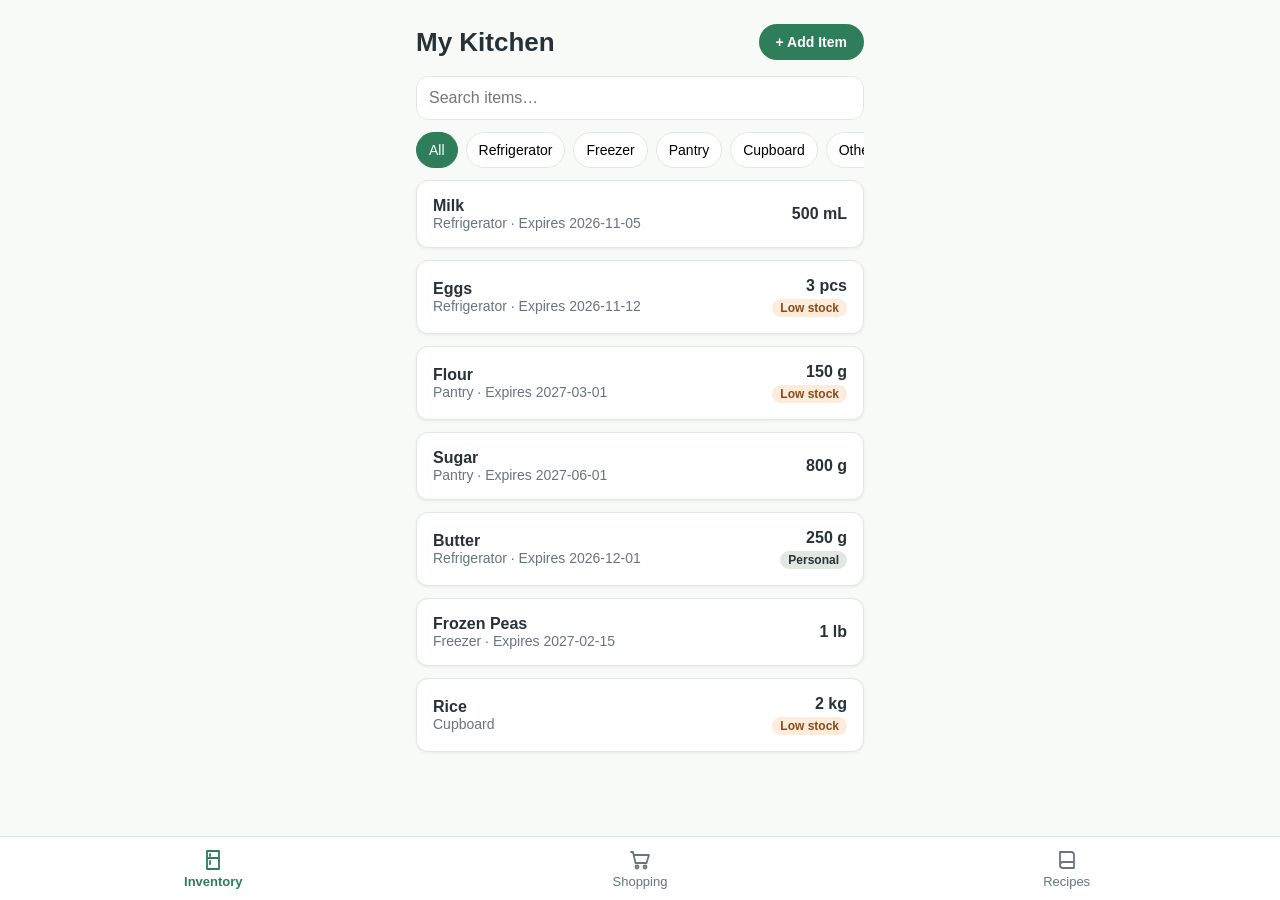
==== index.html @ 9f6634e7 "Project foundation" ====
<!DOCTYPE html>
<html lang="en">
<head>
  <meta charset="UTF-8">
  <meta name="viewport" content="width=device-width, initial-scale=1, viewport-fit=cover">
  <title>My Kitchen · Kitchen Companion</title>
  <link rel="stylesheet" href="css/global.css">
  <link rel="stylesheet" href="css/inventory.css">
</head>
<body data-page="inventory" data-root=".">
  <main class="app">
    <header class="page-header">
      <h1>My Kitchen</h1>
      <button id="add-item-btn" class="btn btn-primary btn-small" type="button">+ Add Item</button>
    </header>

    <label for="inventory-search" class="visually-hidden">Search inventory</label>
    <input id="inventory-search" class="input" type="search" placeholder="Search items…">

    <div id="location-filters" class="chip-row" role="group" aria-label="Filter by storage location"></div>

    <ul id="inventory-list" class="card-list"></ul>
  </main>

  <nav id="bottom-nav"></nav>

  <script type="module" src="js/inventory.js"></script>
</body>
</html>
---- css/global.css ----
/* Shared design system. Feature-specific styles go in their own CSS file. */

:root {
  --color-primary: #2e7d5b;
  --color-secondary: #a8c9b0;
  --color-bg: #f8faf7;
  --color-surface: #ffffff;
  --color-accent: #f4a261;
  --color-text: #263238;
  --color-text-muted: #66757f;
  --color-border: #e1e8e2;
  --color-error: #c94c4c;
  --color-success: #2e7d5b;

  --font: -apple-system, BlinkMacSystemFont, "Segoe UI", Roboto, Helvetica, Arial, sans-serif;
  --fs-h1: 26px;
  --fs-h2: 20px;
  --fs-body: 16px;
  --fs-small: 14px;
  --fs-nav: 13px;

  --space-1: 4px;
  --space-2: 8px;
  --space-3: 12px;
  --space-4: 16px;
  --space-5: 24px;

  --radius: 12px;
  --radius-pill: 999px;
  --shadow: 0 1px 3px rgba(38, 50, 56, 0.08);
  --nav-height: 64px;
  --max-width: 480px;
}

* {
  box-sizing: border-box;
}

body {
  margin: 0;
  font-family: var(--font);
  font-size: var(--fs-body);
  color: var(--color-text);
  background: var(--color-bg);
  overflow-x: hidden;
}

h1 { font-size: var(--fs-h1); margin: 0; }
h2 { font-size: var(--fs-h2); margin: 0 0 var(--space-3); }

:focus-visible {
  outline: 3px solid var(--color-accent);
  outline-offset: 2px;
}

.visually-hidden {
  position: absolute;
  width: 1px;
  height: 1px;
  overflow: hidden;
  clip: rect(0 0 0 0);
  white-space: nowrap;
}

/* ---------- Layout ---------- */

.app {
  max-width: var(--max-width);
  margin: 0 auto;
  padding: var(--space-5) var(--space-4);
  padding-top: calc(var(--space-5) + env(safe-area-inset-top));
  padding-bottom: calc(var(--nav-height) + var(--space-5) + env(safe-area-inset-bottom));
}

.page-header {
  display: flex;
  align-items: center;
  justify-content: space-between;
  gap: var(--space-3);
  margin-bottom: var(--space-4);
}

.section {
  margin-top: var(--space-5);
}

.text-muted {
  color: var(--color-text-muted);
  font-size: var(--fs-small);
}

/* ---------- Buttons ---------- */

.btn {
  display: inline-flex;
  align-items: center;
  justify-content: center;
  gap: var(--space-2);
  min-height: 44px;
  padding: 0 var(--space-4);
  border: 1px solid transparent;
  border-radius: var(--radius-pill);
  font: inherit;
  font-weight: 600;
  cursor: pointer;
}

.btn-primary { background: var(--color-primary); color: #fff; }
.btn-secondary { background: var(--color-surface); color: var(--color-primary); border-color: var(--color-border); }
.btn-small { min-height: 36px; font-size: var(--fs-small); }
.btn:disabled { opacity: 0.5; cursor: not-allowed; }

/* ---------- Cards ---------- */

.card-list {
  list-style: none;
  margin: 0;
  padding: 0;
  display: grid;
  gap: var(--space-3);
}

.card {
  background: var(--color-surface);
  border: 1px solid var(--color-border);
  border-radius: var(--radius);
  padding: var(--space-4);
  box-shadow: var(--shadow);
}

.card-title {
  font-size: var(--fs-body);
  font-weight: 600;
  margin: 0 0 var(--space-1);
}

/* ---------- Forms ---------- */

.form-field {
  display: grid;
  gap: var(--space-1);
  margin-bottom: var(--space-3);
}

.form-field label {
  font-size: var(--fs-small);
  font-weight: 600;
}

.input,
.select {
  width: 100%;
  min-height: 44px;
  padding: 0 var(--space-3);
  border: 1px solid var(--color-border);
  border-radius: var(--radius);
  background: var(--color-surface);
  font: inherit;
  color: inherit;
}

.form-error {
  color: var(--color-error);
  font-size: var(--fs-small);
}

/* ---------- Chips (filters) ---------- */

.chip-row {
  display: flex;
  gap: var(--space-2);
  overflow-x: auto;
  padding: var(--space-3) 0;
}

.chip {
  flex-shrink: 0;
  min-height: 36px;
  padding: 0 var(--space-3);
  border: 1px solid var(--color-border);
  border-radius: var(--radius-pill);
  background: var(--color-surface);
  font: inherit;
  font-size: var(--fs-small);
  cursor: pointer;
}

.chip[aria-pressed="true"] {
  background: var(--color-primary);
  border-color: var(--color-primary);
  color: #fff;
}

/* ---------- Badges ---------- */

.badge {
  display: inline-block;
  padding: 2px var(--space-2);
  border-radius: var(--radius-pill);
  font-size: 12px;
  font-weight: 600;
  background: var(--color-border);
  color: var(--color-text);
}

.badge-success { background: #e3f1e9; color: var(--color-success); }
.badge-warning { background: #fdebdc; color: #8a4b16; }
.badge-error { background: #f8e1e1; color: var(--color-error); }

/* ---------- Alerts, empty states, toast ---------- */

.alert {
  padding: var(--space-3) var(--space-4);
  border-radius: var(--radius);
  background: #fdebdc;
  color: #8a4b16;
  font-size: var(--fs-small);
}

.alert-error { background: #f8e1e1; color: var(--color-error); }

.empty-state {
  text-align: center;
  padding: var(--space-5);
  color: var(--color-text-muted);
}

.toast {
  position: fixed;
  left: 50%;
  bottom: calc(var(--nav-height) + var(--space-4) + env(safe-area-inset-bottom));
  transform: translateX(-50%);
  padding: var(--space-3) var(--space-4);
  border-radius: var(--radius);
  background: var(--color-text);
  color: #fff;
  font-size: var(--fs-small);
  opacity: 0;
  pointer-events: none;
  transition: opacity 0.2s;
}

.toast.show { opacity: 1; }

/* ---------- Modal ---------- */

.modal {
  width: min(100% - 32px, 420px);
  border: none;
  border-radius: var(--radius);
  padding: var(--space-5);
}

.modal::backdrop {
  background: rgba(38, 50, 56, 0.4);
}

/* ---------- Bottom navigation ---------- */

#bottom-nav {
  position: fixed;
  left: 0;
  right: 0;
  bottom: 0;
  display: flex;
  justify-content: space-around;
  height: calc(var(--nav-height) + env(safe-area-inset-bottom));
  padding-bottom: env(safe-area-inset-bottom);
  background: var(--color-surface);
  border-top: 1px solid var(--color-border);
}

.nav-link {
  flex: 1;
  max-width: 160px;
  display: flex;
  flex-direction: column;
  align-items: center;
  justify-content: center;
  gap: 2px;
  font-size: var(--fs-nav);
  color: var(--color-text-muted);
  text-decoration: none;
}

.nav-link svg {
  width: 24px;
  height: 24px;
  fill: none;
  stroke: currentColor;
  stroke-width: 1.8;
  stroke-linecap: round;
  stroke-linejoin: round;
}

.nav-link.active {
  color: var(--color-primary);
  font-weight: 600;
}
---- css/inventory.css ----
/* Inventory page styles — owned by Developer 1. */

.inventory-card {
  display: flex;
  justify-content: space-between;
  align-items: center;
  gap: var(--space-3);
}

.inventory-card p {
  margin: 0;
}

.inventory-meta {
  display: grid;
  justify-items: end;
  gap: var(--space-1);
}

.inventory-qty {
  font-weight: 600;
}
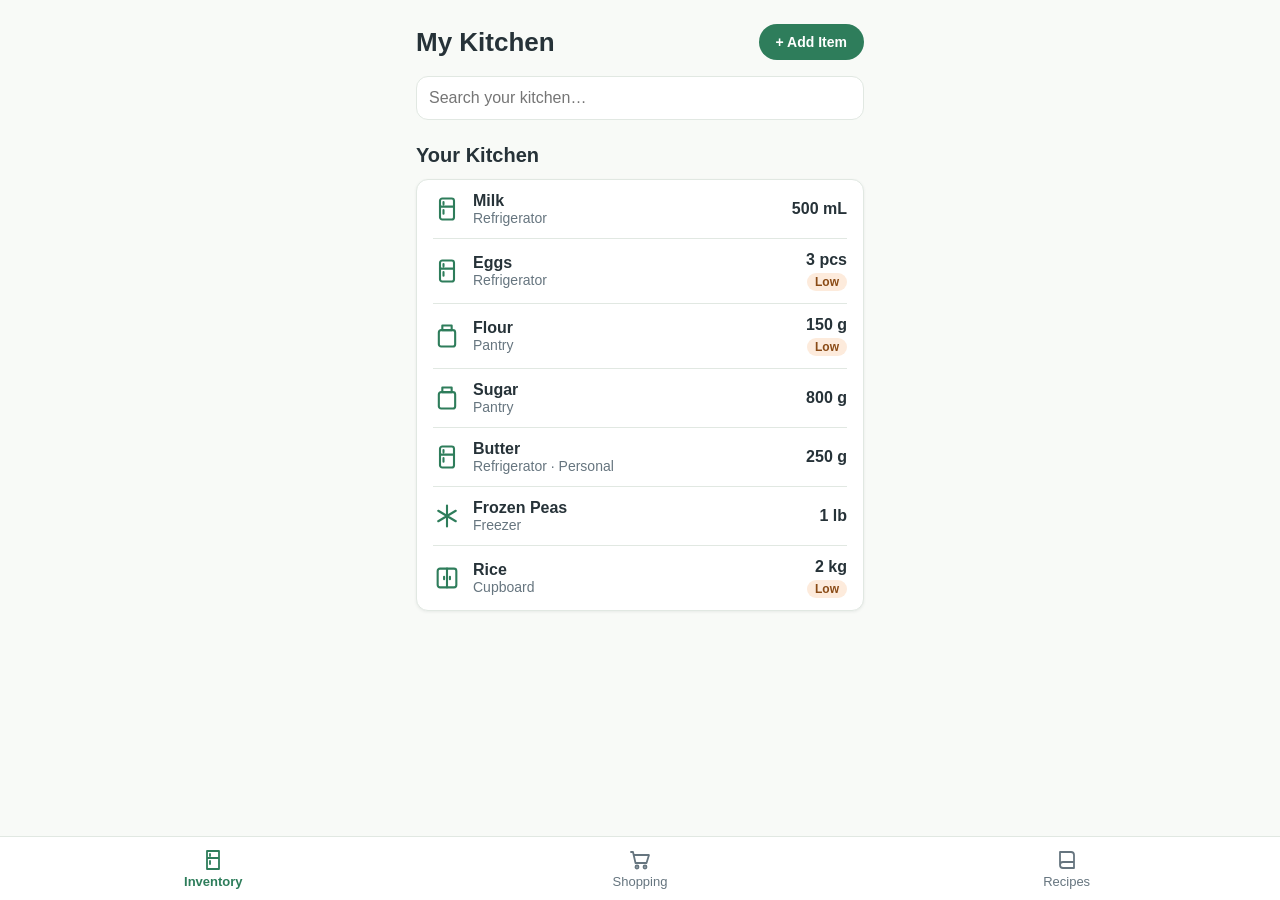
==== commit ad4c5a91: "Simplify home page to match sketch" ====
--- a/index.html
+++ b/index.html
@@ -14,12 +14,13 @@
       <button id="add-item-btn" class="btn btn-primary btn-small" type="button">+ Add Item</button>
     </header>
 
-    <label for="inventory-search" class="visually-hidden">Search inventory</label>
-    <input id="inventory-search" class="input" type="search" placeholder="Search items…">
+    <label for="inventory-search" class="visually-hidden">Search your kitchen</label>
+    <input id="inventory-search" class="input" type="search" placeholder="Search your kitchen…">
 
-    <div id="location-filters" class="chip-row" role="group" aria-label="Filter by storage location"></div>
-
-    <ul id="inventory-list" class="card-list"></ul>
+    <section class="section" aria-labelledby="kitchen-heading">
+      <h2 id="kitchen-heading">Your Kitchen</h2>
+      <ul id="inventory-list" class="card inventory-list"></ul>
+    </section>
   </main>
 
   <nav id="bottom-nav"></nav>
--- a/css/inventory.css
+++ b/css/inventory.css
@@ -1,22 +1,46 @@
 /* Inventory page styles — owned by Developer 1. */
 
-.inventory-card {
+.inventory-list {
+  list-style: none;
+  margin: 0;
+  padding: 0 var(--space-4);
+}
+
+.inventory-row {
   display: flex;
-  justify-content: space-between;
   align-items: center;
   gap: var(--space-3);
+  padding: var(--space-3) 0;
+  border-bottom: 1px solid var(--color-border);
 }
 
-.inventory-card p {
-  margin: 0;
+.inventory-row:last-child {
+  border-bottom: none;
 }
 
-.inventory-meta {
+.inventory-icon {
+  flex-shrink: 0;
+  width: 28px;
+  height: 28px;
+  fill: none;
+  stroke: var(--color-primary);
+  stroke-width: 1.8;
+  stroke-linecap: round;
+  stroke-linejoin: round;
+}
+
+.inventory-info {
+  flex: 1;
+  display: grid;
+}
+
+.inventory-name {
+  font-weight: 600;
+}
+
+.inventory-qty {
   display: grid;
   justify-items: end;
   gap: var(--space-1);
-}
-
-.inventory-qty {
   font-weight: 600;
 }
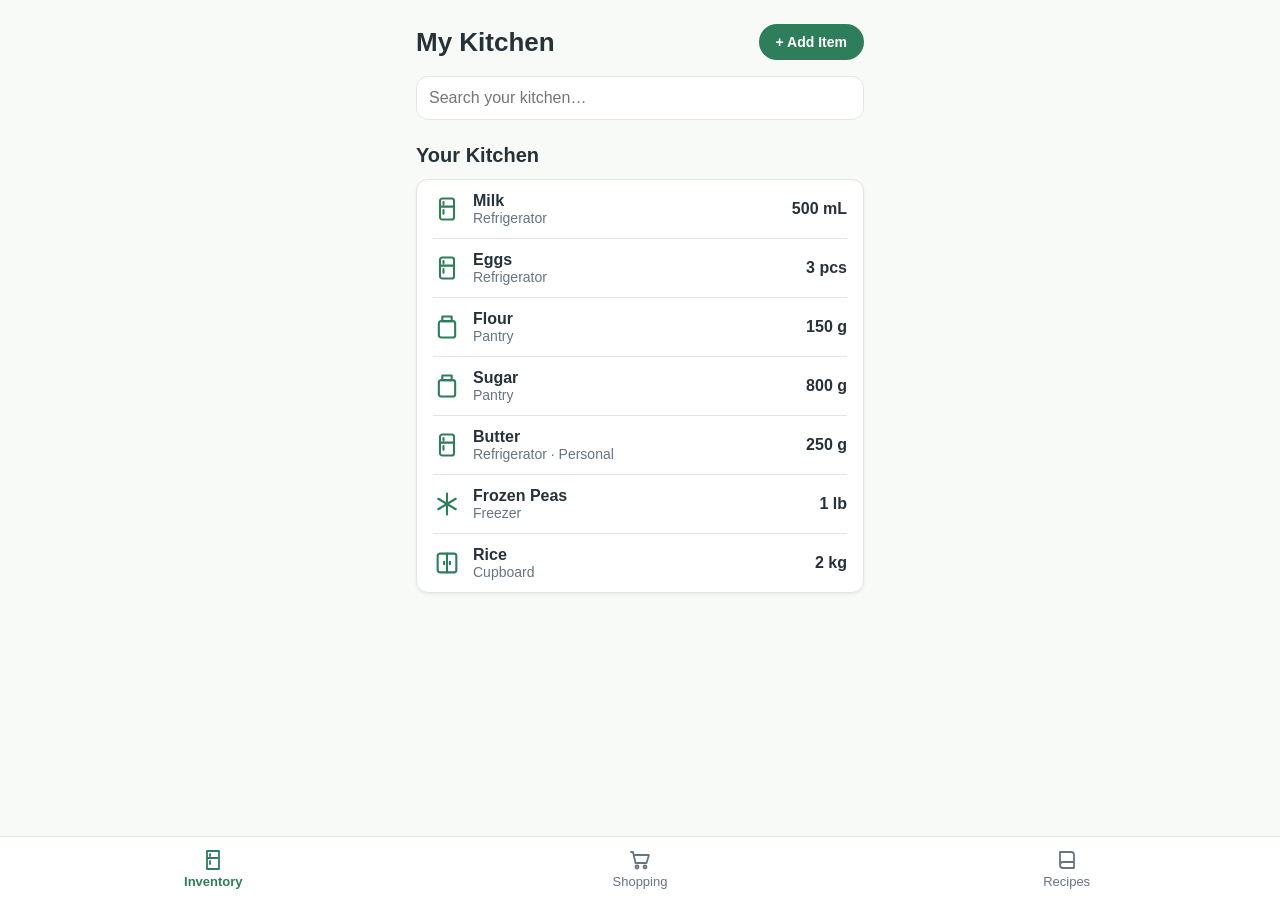
==== commit d1cef2a5: "WIP: in-progress edits saved before Phase 2.1 rebuild" ====
--- a/index.html
+++ b/index.html
@@ -23,6 +23,21 @@
     </section>
   </main>
 
+  <dialog id="edit-dialog" class="modal" aria-labelledby="edit-title">
+    <form id="edit-form" novalidate>
+      <h2 id="edit-title">Edit item</h2>
+      <div class="form-field">
+        <label for="edit-quantity">Quantity (<span id="edit-unit"></span>)</label>
+        <input id="edit-quantity" class="input" type="number" min="0" step="any" inputmode="decimal">
+      </div>
+      <p id="edit-error" class="form-error" role="alert"></p>
+      <div class="modal-actions">
+        <button id="edit-cancel" class="btn btn-secondary" type="button">Cancel</button>
+        <button class="btn btn-primary" type="submit">Save</button>
+      </div>
+    </form>
+  </dialog>
+
   <nav id="bottom-nav"></nav>
 
   <script type="module" src="js/inventory.js"></script>
--- a/css/global.css
+++ b/css/global.css
@@ -159,6 +159,18 @@
   color: inherit;
 }
 
+textarea.input {
+  min-height: 96px;
+  padding: var(--space-2) var(--space-3);
+  resize: vertical;
+}
+
+.form-row {
+  display: grid;
+  grid-template-columns: repeat(3, 1fr);
+  gap: var(--space-2);
+}
+
 .form-error {
   color: var(--color-error);
   font-size: var(--fs-small);
@@ -251,6 +263,13 @@
   padding: var(--space-5);
 }
 
+.modal-actions {
+  display: flex;
+  justify-content: flex-end;
+  gap: var(--space-2);
+  margin-top: var(--space-4);
+}
+
 .modal::backdrop {
   background: rgba(38, 50, 56, 0.4);
 }
--- a/css/inventory.css
+++ b/css/inventory.css
@@ -6,16 +6,22 @@
   padding: 0 var(--space-4);
 }
 
+.inventory-list li + li {
+  border-top: 1px solid var(--color-border);
+}
+
 .inventory-row {
   display: flex;
   align-items: center;
   gap: var(--space-3);
+  width: 100%;
   padding: var(--space-3) 0;
-  border-bottom: 1px solid var(--color-border);
-}
-
-.inventory-row:last-child {
-  border-bottom: none;
+  border: none;
+  background: none;
+  font: inherit;
+  color: inherit;
+  text-align: left;
+  cursor: pointer;
 }
 
 .inventory-icon {
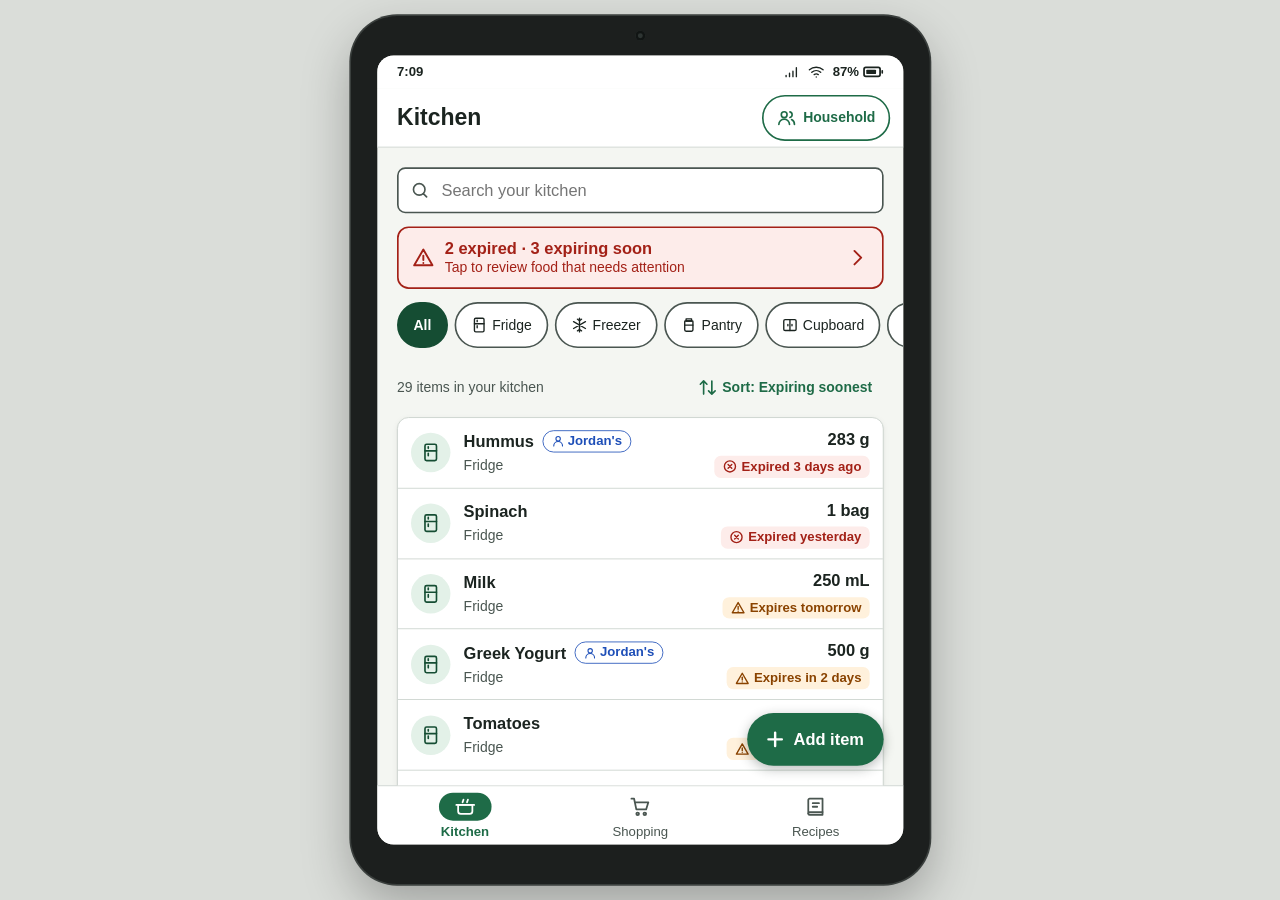
==== commit 2bd696b8: "Phase 2.1 shell, tokens, data, router, keyboard + Kitchen (T1–T4) 640x960 device frame with status b" ====
--- a/index.html
+++ b/index.html
@@ -2,44 +2,45 @@
 <html lang="en">
 <head>
   <meta charset="UTF-8">
-  <meta name="viewport" content="width=device-width, initial-scale=1, viewport-fit=cover">
-  <title>My Kitchen · Kitchen Companion</title>
-  <link rel="stylesheet" href="css/global.css">
-  <link rel="stylesheet" href="css/inventory.css">
+  <meta name="viewport" content="width=device-width, initial-scale=1">
+  <title>Kitchen Companion</title>
+  <link rel="stylesheet" href="css/style.css">
 </head>
-<body data-page="inventory" data-root=".">
-  <main class="app">
-    <header class="page-header">
-      <h1>My Kitchen</h1>
-      <button id="add-item-btn" class="btn btn-primary btn-small" type="button">+ Add Item</button>
-    </header>
+<body class="page">
+  <div class="stage">
+    <div class="device-scaler" id="scaler">
+      <div class="device" id="device">
+        <div class="device-camera" aria-hidden="true"></div>
+        <div class="screen" id="screen">
+          <div class="statusbar" aria-label="Device status">
+            <span class="statusbar-time" id="clock">9:41</span>
+            <span class="statusbar-icons">
+              <svg class="icon" aria-label="Signal: full" role="img"><use href="#i-signal"></use></svg>
+              <svg class="icon" aria-label="Wi-Fi: connected" role="img"><use href="#i-wifi"></use></svg>
+              <span class="statusbar-battery"><span>87%</span><svg class="icon icon-battery" aria-label="Battery 87 percent" role="img"><use href="#i-battery"></use></svg></span>
+            </span>
+          </div>
+          <header class="appbar" id="appbar"></header>
+          <main class="main" id="main">
+            <div class="view" id="view"></div>
+            <div class="fab-slot" id="fab-slot"></div>
+            <div class="toast-layer" id="toast-layer" aria-live="polite"></div>
+          </main>
+          <div class="keyboard" id="keyboard" aria-hidden="true"><img id="kb-img" src="assets/keyboard.svg" alt="" draggable="false"></div>
+          <nav class="bottomnav" id="nav" aria-label="Main"></nav>
+          <div class="dialog-layer" id="dialog-layer"></div>
+        </div>
+      </div>
+    </div>
+  </div>
 
-    <label for="inventory-search" class="visually-hidden">Search your kitchen</label>
-    <input id="inventory-search" class="input" type="search" placeholder="Search your kitchen…">
-
-    <section class="section" aria-labelledby="kitchen-heading">
-      <h2 id="kitchen-heading">Your Kitchen</h2>
-      <ul id="inventory-list" class="card inventory-list"></ul>
-    </section>
-  </main>
-
-  <dialog id="edit-dialog" class="modal" aria-labelledby="edit-title">
-    <form id="edit-form" novalidate>
-      <h2 id="edit-title">Edit item</h2>
-      <div class="form-field">
-        <label for="edit-quantity">Quantity (<span id="edit-unit"></span>)</label>
-        <input id="edit-quantity" class="input" type="number" min="0" step="any" inputmode="decimal">
-      </div>
-      <p id="edit-error" class="form-error" role="alert"></p>
-      <div class="modal-actions">
-        <button id="edit-cancel" class="btn btn-secondary" type="button">Cancel</button>
-        <button class="btn btn-primary" type="submit">Save</button>
-      </div>
-    </form>
-  </dialog>
-
-  <nav id="bottom-nav"></nav>
-
-  <script type="module" src="js/inventory.js"></script>
+  <script src="js/icons.js"></script>
+  <script src="js/data.js"></script>
+  <script src="js/ui.js"></script>
+  <script src="js/kitchen.js"></script>
+  <script src="js/shopping.js"></script>
+  <script src="js/recipes.js"></script>
+  <script src="js/household.js"></script>
+  <script src="js/app.js"></script>
 </body>
 </html>
--- a/css/style.css
+++ b/css/style.css
@@ -0,0 +1,920 @@
+/* Kitchen Companion — Phase 2.1 medium-fidelity prototype.
+   Device: 640x960 CSS px portrait (8.3" diagonal). */
+
+:root {
+  /* ---- App color tokens (contrast checked, WCAG AA or better) ---- */
+  --text: #1B2420;          /* 15.9:1 on --surface, 14.6:1 on --background, 13.6:1 on --primary-tint */
+  --text-muted: #4A5651;    /* 7.7:1 on --surface, 7.0:1 on --background; also used for input borders (7.7:1, >= 3:1 non-text) */
+  --background: #F4F6F2;
+  --surface: #FFFFFF;
+  --border: #C9D1CB;        /* decorative dividers only (1.6:1) — never the only boundary of a control */
+  --primary: #1E6B47;       /* white text on it 6.5:1; as text on white 6.5:1, on --background 5.9:1 */
+  --primary-dark: #154D33;  /* white on it 9.8:1 */
+  --primary-tint: #E3F1E8;  /* --primary-dark text on it 8.4:1; --text on it 13.6:1 */
+  --warning-text: #8A4300;  /* on --warning-bg 6.5:1 */
+  --warning-bg: #FFF1DC;
+  --danger-text: #A32117;   /* on --danger-bg 6.6:1 */
+  --danger-bg: #FDECEA;
+  --danger: #B42318;        /* white on it 6.6:1; as text on white 6.6:1 */
+  --info-text: #1E4FB8;     /* on --info-bg 6.3:1 */
+  --info-bg: #E7EEFC;
+  /* Toast: white on --text 15.9:1, --primary-tint on --text 13.6:1 */
+
+  /* ---- Device chrome only (outside the app UI) ---- */
+  --page-bg: #DADDD9;
+  --bezel: #1C1F1E;
+  --bezel-edge: #3A3F3D;
+
+  /* ---- Typography ---- */
+  --font: "Segoe UI", -apple-system, Roboto, Arial, sans-serif;
+  --fs-body: 20px;
+  --fs-secondary: 17px;
+  --fs-small: 16px;
+  --fs-heading: 24px;
+  --fs-title: 28px;
+  --fs-big: 32px;
+  --lh: 1.4;
+
+  /* ---- Spacing / shape ---- */
+  --sp-1: 8px;
+  --sp-2: 16px;
+  --sp-3: 24px;
+  --radius: 14px;
+  --radius-sm: 10px;
+  --target: 56px;
+  --nav-h: 72px;
+  --shadow: 0 1px 2px rgba(27, 36, 32, 0.08), 0 2px 8px rgba(27, 36, 32, 0.06);
+  --scrim: rgba(27, 36, 32, 0.55); /* --text at 55% */
+}
+
+* { box-sizing: border-box; }
+
+html, body { margin: 0; height: 100%; }
+
+body.page {
+  background: var(--page-bg);
+  font-family: var(--font);
+  overflow: hidden;
+}
+
+/* ---------------- Device frame ---------------- */
+
+.stage {
+  height: 100%;
+  display: flex;
+  align-items: center;
+  justify-content: center;
+}
+
+.device-scaler { position: relative; flex: none; }
+
+.device {
+  position: absolute;
+  top: 0;
+  left: 0;
+  width: 704px;
+  height: 1056px;
+  padding: 48px 32px;
+  background: var(--bezel);
+  border-radius: 56px;
+  box-shadow: 0 0 0 2px var(--bezel-edge), 0 24px 60px rgba(0, 0, 0, 0.28);
+  transform-origin: top left;
+}
+
+.device-camera {
+  position: absolute;
+  top: 18px;
+  left: 50%;
+  width: 12px;
+  height: 12px;
+  margin-left: -6px;
+  border-radius: 50%;
+  background: #2E3533;
+  box-shadow: inset 0 0 0 3px #111514;
+}
+
+.screen {
+  position: relative;
+  width: 640px;
+  height: 960px;
+  overflow: hidden;
+  border-radius: 20px;
+  background: var(--background);
+  color: var(--text);
+  font-family: var(--font);
+  font-size: var(--fs-body);
+  line-height: var(--lh);
+  display: flex;
+  flex-direction: column;
+}
+
+/* ---------------- Status bar ---------------- */
+
+.statusbar {
+  flex: none;
+  height: 40px;
+  padding: 0 var(--sp-3);
+  display: flex;
+  align-items: center;
+  justify-content: space-between;
+  background: var(--surface);
+  font-size: var(--fs-small);
+  font-weight: 600;
+}
+
+.statusbar-icons { display: flex; align-items: center; gap: 10px; }
+.statusbar .icon { width: 20px; height: 20px; }
+.statusbar-battery { display: flex; align-items: center; gap: 4px; }
+.statusbar .icon-battery { width: 26px; height: 26px; }
+
+/* ---------------- Icons ---------------- */
+
+.icon {
+  width: 24px;
+  height: 24px;
+  flex: none;
+  fill: none;
+  stroke: currentColor;
+  stroke-width: 2;
+  stroke-linecap: round;
+  stroke-linejoin: round;
+  vertical-align: middle;
+}
+
+/* ---------------- App bar ---------------- */
+
+.appbar {
+  flex: none;
+  height: 72px;
+  padding: 0 var(--sp-2);
+  display: flex;
+  align-items: center;
+  gap: var(--sp-1);
+  background: var(--surface);
+  border-bottom: 1px solid var(--border);
+}
+
+.appbar-title {
+  flex: 1;
+  margin: 0;
+  font-size: var(--fs-title);
+  font-weight: 700;
+  white-space: nowrap;
+  overflow: hidden;
+  text-overflow: ellipsis;
+}
+.appbar-title.is-root { padding-left: var(--sp-1); }
+
+.appbar-back {
+  width: var(--target);
+  height: var(--target);
+  border: none;
+  border-radius: 50%;
+  background: none;
+  color: var(--text);
+  display: grid;
+  place-items: center;
+  cursor: pointer;
+}
+.appbar-back .icon { width: 30px; height: 30px; }
+
+.appbar-actions { display: flex; gap: var(--sp-1); }
+
+.appbar-btn {
+  min-height: var(--target);
+  padding: 0 var(--sp-2);
+  border: 2px solid var(--primary);
+  border-radius: 28px;
+  background: var(--surface);
+  color: var(--primary);
+  font: 600 var(--fs-secondary) / 1 var(--font);
+  display: flex;
+  align-items: center;
+  gap: var(--sp-1);
+  cursor: pointer;
+}
+
+.appbar-back:hover, .appbar-btn:hover { background: var(--primary-tint); }
+
+/* ---------------- Main area ---------------- */
+
+.main {
+  position: relative;
+  flex: 1;
+  min-height: 0;
+  display: flex;
+  flex-direction: column;
+}
+
+.view {
+  flex: 1;
+  min-height: 0;
+  overflow-y: auto;
+  overflow-x: hidden;
+  scrollbar-width: thin;
+}
+
+.screen-root { padding: var(--sp-3) var(--sp-3) 112px; }
+.screen-root.no-fab { padding-bottom: var(--sp-3); }
+
+.fab-slot { position: absolute; right: var(--sp-3); bottom: var(--sp-3); z-index: 5; }
+
+.fab {
+  height: 64px;
+  padding: 0 var(--sp-3) 0 20px;
+  border: none;
+  border-radius: 32px;
+  background: var(--primary);
+  color: #fff;
+  font: 700 var(--fs-body) / 1 var(--font);
+  display: flex;
+  align-items: center;
+  gap: var(--sp-1);
+  box-shadow: 0 4px 14px rgba(27, 36, 32, 0.3);
+  cursor: pointer;
+  transition: transform 0.2s;
+}
+.fab .icon { width: 28px; height: 28px; stroke-width: 2.5; }
+.fab:hover { background: var(--primary-dark); }
+.main.has-toast .fab { transform: translateY(-92px); }
+
+/* ---------------- Bottom nav ---------------- */
+
+.bottomnav {
+  flex: none;
+  height: var(--nav-h);
+  display: flex;
+  background: var(--surface);
+  border-top: 1px solid var(--border);
+}
+
+.nav-tab {
+  flex: 1;
+  border: none;
+  background: none;
+  color: var(--text-muted);
+  font: 500 var(--fs-small) / 1.1 var(--font);
+  display: flex;
+  flex-direction: column;
+  align-items: center;
+  justify-content: center;
+  gap: 4px;
+  cursor: pointer;
+}
+
+.nav-ind {
+  width: 64px;
+  height: 34px;
+  border-radius: 17px;
+  display: grid;
+  place-items: center;
+}
+.nav-ind .icon { width: 26px; height: 26px; }
+
+.nav-tab.is-active { color: var(--primary); font-weight: 700; }
+.nav-tab.is-active .nav-ind { background: var(--primary); color: #fff; }
+.nav-tab:not(.is-active):hover .nav-ind { background: var(--primary-tint); }
+
+/* ---------------- Soft keyboard ---------------- */
+
+.keyboard { display: none; flex: none; background: #D3D7D5; user-select: none; }
+.keyboard img { display: block; width: 640px; pointer-events: none; }
+.keyboard.is-open { display: block; }
+.kb-open .bottomnav, .kb-open .fab-slot { display: none; }
+
+/* ---------------- Text ---------------- */
+
+h2, .section-title {
+  margin: 0 0 var(--sp-2);
+  font-size: var(--fs-heading);
+  font-weight: 700;
+  line-height: 1.25;
+}
+.section { margin-top: var(--sp-3); }
+.section:first-child { margin-top: 0; }
+.section-head { display: flex; align-items: center; justify-content: space-between; gap: var(--sp-2); margin-bottom: var(--sp-2); }
+.section-head .section-title { margin: 0; }
+
+p { margin: 0 0 var(--sp-2); }
+.muted { color: var(--text-muted); }
+.secondary { font-size: var(--fs-secondary); }
+.small { font-size: var(--fs-small); }
+.big-number { font-size: var(--fs-big); font-weight: 700; line-height: 1.1; }
+strong, b { font-weight: 700; }
+
+/* ---------------- Buttons ---------------- */
+
+.btn {
+  min-height: var(--target);
+  padding: 0 var(--sp-3);
+  border: 2px solid transparent;
+  border-radius: var(--radius-sm);
+  font: 600 var(--fs-body) / 1.2 var(--font);
+  display: inline-flex;
+  align-items: center;
+  justify-content: center;
+  gap: var(--sp-1);
+  cursor: pointer;
+  text-align: center;
+}
+.btn-primary { background: var(--primary); color: #fff; }
+.btn-primary:hover { background: var(--primary-dark); }
+.btn-secondary { background: var(--surface); color: var(--primary); border-color: var(--primary); }
+.btn-secondary:hover { background: var(--primary-tint); }
+.btn-tertiary { background: none; color: var(--primary); padding: 0 var(--sp-2); text-decoration: underline; text-underline-offset: 3px; }
+.btn-tertiary:hover { background: var(--primary-tint); }
+.btn-danger { background: var(--danger); color: #fff; }
+.btn-danger:hover { background: var(--danger-text); }
+.btn-danger-outline { background: var(--surface); color: var(--danger); border-color: var(--danger); }
+.btn-danger-outline:hover { background: var(--danger-bg); }
+.btn-block { display: flex; width: 100%; }
+.btn:disabled, .btn[aria-disabled="true"] {
+  background: var(--background);
+  color: var(--text-muted);
+  border-color: var(--border);
+  cursor: not-allowed;
+}
+.btn-row { display: flex; gap: var(--sp-2); }
+.btn-row > .btn { flex: 1; }
+.btn-grid { display: grid; grid-template-columns: 1fr 1fr; gap: var(--sp-2); }
+
+.icon-btn {
+  width: var(--target);
+  height: var(--target);
+  border: 2px solid var(--primary);
+  border-radius: 50%;
+  background: var(--surface);
+  color: var(--primary);
+  display: grid;
+  place-items: center;
+  cursor: pointer;
+}
+.icon-btn:disabled { color: var(--text-muted); border-color: var(--border); cursor: not-allowed; }
+.icon-btn .icon { width: 28px; height: 28px; }
+
+:focus-visible { outline: 3px solid var(--info-text); outline-offset: 2px; }
+
+/* ---------------- Forms ---------------- */
+
+.field { margin-bottom: var(--sp-3); }
+.label { display: block; margin-bottom: var(--sp-1); font-size: var(--fs-secondary); font-weight: 600; }
+.hint { margin-top: var(--sp-1); font-size: var(--fs-small); color: var(--text-muted); }
+
+.input, .select {
+  width: 100%;
+  min-height: var(--target);
+  padding: 0 var(--sp-2);
+  border: 2px solid var(--text-muted);
+  border-radius: var(--radius-sm);
+  background: var(--surface);
+  color: var(--text);
+  font: 400 var(--fs-body) / 1.2 var(--font);
+}
+.input:focus, .select:focus { outline: none; border-color: var(--primary); box-shadow: 0 0 0 3px var(--primary-tint); }
+.input:disabled { background: var(--background); color: var(--text-muted); }
+.input.has-error { border-color: var(--danger); }
+textarea.input { padding-top: 14px; min-height: 96px; resize: none; }
+.select { appearance: none; padding-right: 44px; background-image: none; cursor: pointer; }
+.select-wrap { position: relative; }
+.select-wrap .icon { position: absolute; right: 14px; top: 50%; margin-top: -12px; pointer-events: none; color: var(--text-muted); }
+
+.qty-row { display: grid; grid-template-columns: 1fr 180px; gap: var(--sp-2); }
+
+.field-error {
+  margin-top: var(--sp-1);
+  color: var(--danger-text);
+  font-size: var(--fs-secondary);
+  font-weight: 600;
+  display: flex;
+  align-items: flex-start;
+  gap: 6px;
+}
+.field-error .icon { width: 22px; height: 22px; margin-top: 1px; }
+.field-error:empty { display: none; }
+
+.search {
+  position: relative;
+  margin-bottom: var(--sp-2);
+}
+.search .icon { position: absolute; left: 16px; top: 50%; margin-top: -12px; color: var(--text-muted); }
+.search .input { padding-left: 52px; }
+.input[type="search"]::-webkit-search-cancel-button { -webkit-appearance: none; }
+
+/* Segmented control */
+.seg { display: flex; gap: var(--sp-1); flex-wrap: wrap; }
+.seg-btn {
+  flex: 1 1 0;
+  min-width: 0;
+  min-height: var(--target);
+  padding: 0 10px;
+  border: 2px solid var(--text-muted);
+  border-radius: var(--radius-sm);
+  background: var(--surface);
+  color: var(--text);
+  font: 500 var(--fs-secondary) / 1.1 var(--font);
+  display: flex;
+  align-items: center;
+  justify-content: center;
+  gap: 6px;
+  cursor: pointer;
+}
+.seg-btn.is-on { background: var(--primary); border-color: var(--primary); color: #fff; font-weight: 700; }
+.seg-btn:not(.is-on):hover { background: var(--primary-tint); }
+.seg-btn .icon { width: 22px; height: 22px; }
+
+/* Chips (filters) */
+.chip-row {
+  display: flex;
+  gap: var(--sp-1);
+  overflow-x: auto;
+  margin: 0 calc(-1 * var(--sp-3)) var(--sp-2);
+  padding: 0 var(--sp-3) 4px;
+  scrollbar-width: none;
+}
+.chip-row::-webkit-scrollbar { display: none; }
+.chip {
+  flex: none;
+  min-height: var(--target);
+  padding: 0 18px;
+  border: 2px solid var(--text-muted);
+  border-radius: 28px;
+  background: var(--surface);
+  color: var(--text);
+  font: 500 var(--fs-secondary) / 1 var(--font);
+  display: inline-flex;
+  align-items: center;
+  gap: 6px;
+  cursor: pointer;
+}
+.chip .icon { width: 20px; height: 20px; }
+.chip[aria-pressed="true"] { background: var(--primary-dark); border-color: var(--primary-dark); color: #fff; font-weight: 700; }
+.chip[aria-pressed="false"]:hover { background: var(--primary-tint); }
+
+/* Big checkbox */
+.check {
+  flex: none;
+  width: var(--target);
+  height: var(--target);
+  border: none;
+  background: none;
+  padding: 0;
+  display: grid;
+  place-items: center;
+  cursor: pointer;
+}
+.check-box {
+  width: 34px;
+  height: 34px;
+  border: 2px solid var(--text-muted);
+  border-radius: 8px;
+  background: var(--surface);
+  display: grid;
+  place-items: center;
+  color: transparent;
+}
+.check-box .icon { width: 24px; height: 24px; stroke-width: 3; }
+.check[aria-checked="true"] .check-box { background: var(--primary); border-color: var(--primary); color: #fff; }
+
+/* Labeled checkbox (e.g. "No expiration") */
+.check-line {
+  display: flex;
+  align-items: center;
+  gap: 4px;
+  min-height: var(--target);
+  margin-left: -10px;
+  font-size: var(--fs-body);
+  cursor: pointer;
+}
+
+/* Radio cards */
+.radio-list { display: flex; flex-direction: column; gap: var(--sp-1); }
+.radio {
+  width: 100%;
+  min-height: var(--target);
+  padding: 12px var(--sp-2);
+  border: 2px solid var(--text-muted);
+  border-radius: var(--radius-sm);
+  background: var(--surface);
+  color: var(--text);
+  font: 400 var(--fs-secondary) / 1.35 var(--font);
+  display: flex;
+  align-items: flex-start;
+  gap: 12px;
+  text-align: left;
+  cursor: pointer;
+}
+.radio-dot {
+  flex: none;
+  width: 26px;
+  height: 26px;
+  margin-top: 1px;
+  border: 2px solid var(--text-muted);
+  border-radius: 50%;
+  background: var(--surface);
+}
+.radio[aria-checked="true"] { border-color: var(--primary); background: var(--primary-tint); }
+.radio[aria-checked="true"] .radio-dot { border: 8px solid var(--primary); }
+.radio-text { flex: 1; }
+.radio-text strong { display: block; font-size: var(--fs-body); }
+
+/* Stepper */
+.stepper { display: flex; align-items: center; gap: var(--sp-2); }
+.stepper-value { min-width: 150px; text-align: center; }
+.stepper-value .big-number { display: block; }
+
+/* ---------------- Cards + lists ---------------- */
+
+.card {
+  background: var(--surface);
+  border: 1px solid var(--border);
+  border-radius: var(--radius);
+  box-shadow: var(--shadow);
+}
+.card-pad { padding: var(--sp-2) 20px; }
+.card + .card { margin-top: var(--sp-2); }
+
+.list { list-style: none; margin: 0; padding: 0; }
+.list > li + li { border-top: 1px solid var(--border); }
+
+.row {
+  width: 100%;
+  min-height: 80px;
+  padding: 12px var(--sp-2);
+  border: none;
+  background: none;
+  color: inherit;
+  font: inherit;
+  display: flex;
+  align-items: center;
+  gap: var(--sp-2);
+  text-align: left;
+  cursor: pointer;
+}
+button.row:hover { background: var(--background); }
+.row-icon {
+  flex: none;
+  width: 48px;
+  height: 48px;
+  border-radius: 50%;
+  background: var(--primary-tint);
+  color: var(--primary-dark);
+  display: grid;
+  place-items: center;
+}
+.row-main { flex: 1; min-width: 0; }
+.row-title { font-size: var(--fs-body); font-weight: 600; display: flex; align-items: center; flex-wrap: wrap; gap: 4px 10px; }
+.row-sub { font-size: var(--fs-secondary); color: var(--text-muted); margin-top: 2px; }
+.row-end { flex: none; display: flex; flex-direction: column; align-items: flex-end; gap: 6px; text-align: right; }
+.row-qty { font-size: var(--fs-body); font-weight: 700; white-space: nowrap; }
+.row-chev { color: var(--text-muted); }
+.row.is-done .row-title { text-decoration: line-through; color: var(--text-muted); }
+
+.list-group-title {
+  margin: var(--sp-3) 0 var(--sp-1);
+  font-size: var(--fs-secondary);
+  font-weight: 700;
+  color: var(--text-muted);
+  display: flex;
+  justify-content: space-between;
+}
+.list-group-title:first-child { margin-top: 0; }
+
+.shop-row { display: flex; align-items: center; padding-left: 4px; }
+.shop-row .row { padding-left: 4px; }
+
+/* ---------------- Badges + tags ---------------- */
+
+.badge {
+  display: inline-flex;
+  align-items: center;
+  gap: 5px;
+  padding: 3px 10px;
+  border-radius: 8px;
+  font-size: var(--fs-small);
+  font-weight: 600;
+  line-height: 1.3;
+  white-space: nowrap;
+}
+.badge .icon { width: 18px; height: 18px; stroke-width: 2.25; }
+.badge-danger { background: var(--danger-bg); color: var(--danger-text); }
+.badge-warning { background: var(--warning-bg); color: var(--warning-text); }
+.badge-info { background: var(--info-bg); color: var(--info-text); }
+.badge-ok { background: var(--primary-tint); color: var(--primary-dark); }
+.badge-neutral { background: var(--background); color: var(--text-muted); }
+
+.tag {
+  display: inline-flex;
+  align-items: center;
+  gap: 4px;
+  padding: 2px 10px;
+  border: 1.5px solid var(--info-text);
+  border-radius: 14px;
+  color: var(--info-text);
+  font-size: var(--fs-small);
+  font-weight: 600;
+  line-height: 1.3;
+}
+.tag .icon { width: 16px; height: 16px; }
+.tag-source { border-color: var(--text-muted); color: var(--text-muted); }
+
+/* ---------------- Banners / notes ---------------- */
+
+.banner {
+  width: 100%;
+  min-height: 64px;
+  margin-bottom: var(--sp-2);
+  padding: 12px var(--sp-2);
+  border: 2px solid currentColor;
+  border-radius: var(--radius);
+  font: 400 var(--fs-body) / 1.3 var(--font);
+  display: flex;
+  align-items: center;
+  gap: 12px;
+  text-align: left;
+  cursor: pointer;
+}
+.banner .icon { width: 28px; height: 28px; }
+.banner-main { flex: 1; }
+.banner-sub { display: block; font-size: var(--fs-secondary); }
+.banner-danger { background: var(--danger-bg); color: var(--danger-text); }
+.banner-warning { background: var(--warning-bg); color: var(--warning-text); }
+.banner-info { background: var(--info-bg); color: var(--info-text); }
+.banner-ok { background: var(--primary-tint); color: var(--primary-dark); }
+.banner-static { cursor: default; }
+
+.note {
+  padding: 12px var(--sp-2);
+  border-radius: var(--radius-sm);
+  font-size: var(--fs-secondary);
+  display: flex;
+  gap: 10px;
+  align-items: flex-start;
+}
+.note .icon { margin-top: 1px; }
+.note-info { background: var(--info-bg); color: var(--info-text); }
+.note-warning { background: var(--warning-bg); color: var(--warning-text); }
+.note-danger { background: var(--danger-bg); color: var(--danger-text); }
+.note-ok { background: var(--primary-tint); color: var(--primary-dark); }
+
+/* ---------------- Toolbar ---------------- */
+
+.toolbar {
+  display: flex;
+  align-items: center;
+  justify-content: space-between;
+  gap: var(--sp-2);
+  margin-bottom: var(--sp-1);
+}
+.toolbar-count { font-size: var(--fs-secondary); color: var(--text-muted); }
+.sort-btn {
+  min-height: var(--target);
+  padding: 0 14px;
+  border: none;
+  border-radius: var(--radius-sm);
+  background: none;
+  color: var(--primary);
+  font: 600 var(--fs-secondary) / 1 var(--font);
+  display: flex;
+  align-items: center;
+  gap: 6px;
+  cursor: pointer;
+}
+.sort-btn:hover { background: var(--primary-tint); }
+
+/* ---------------- Empty states ---------------- */
+
+.empty { padding: var(--sp-3) var(--sp-2); text-align: center; }
+.empty-icon {
+  width: 72px;
+  height: 72px;
+  margin: 0 auto var(--sp-2);
+  border-radius: 50%;
+  background: var(--primary-tint);
+  color: var(--primary-dark);
+  display: grid;
+  place-items: center;
+}
+.empty-icon .icon { width: 36px; height: 36px; }
+.empty-title { font-size: var(--fs-heading); font-weight: 700; margin-bottom: var(--sp-1); }
+.empty-text { color: var(--text-muted); }
+.empty-actions { display: flex; flex-direction: column; gap: var(--sp-2); margin-top: var(--sp-2); }
+
+/* ---------------- Toast ---------------- */
+
+.toast-layer { position: absolute; left: var(--sp-2); right: var(--sp-2); bottom: var(--sp-2); z-index: 8; pointer-events: none; }
+.toast {
+  min-height: 72px;
+  padding: 10px 12px 10px 20px;
+  border-radius: var(--radius);
+  background: var(--text);
+  color: #fff;
+  font-size: var(--fs-secondary);
+  display: flex;
+  align-items: center;
+  gap: var(--sp-2);
+  box-shadow: 0 6px 20px rgba(27, 36, 32, 0.35);
+  pointer-events: auto;
+  animation: toast-in 0.2s ease-out;
+}
+.toast-msg { flex: 1; }
+.toast-undo {
+  min-height: var(--target);
+  padding: 0 var(--sp-2);
+  border: 2px solid var(--primary-tint);
+  border-radius: var(--radius-sm);
+  background: none;
+  color: var(--primary-tint);
+  font: 700 var(--fs-secondary) / 1 var(--font);
+  display: flex;
+  align-items: center;
+  gap: 6px;
+  cursor: pointer;
+}
+.toast-undo:hover { background: rgba(227, 241, 232, 0.12); }
+@keyframes toast-in { from { transform: translateY(16px); opacity: 0; } to { transform: none; opacity: 1; } }
+
+/* ---------------- Dialog ---------------- */
+
+.dialog-layer { position: absolute; inset: 0; pointer-events: none; z-index: 20; }
+.overlay {
+  position: absolute;
+  inset: 0;
+  background: var(--scrim);
+  display: flex;
+  align-items: center;
+  justify-content: center;
+  padding: var(--sp-3);
+  pointer-events: auto;
+}
+.dialog {
+  width: 100%;
+  max-width: 520px;
+  padding: var(--sp-3);
+  border-radius: 20px;
+  background: var(--surface);
+  box-shadow: 0 12px 40px rgba(27, 36, 32, 0.35);
+}
+.dialog-title { margin: 0 0 var(--sp-2); font-size: var(--fs-heading); }
+.dialog-body p:last-child { margin-bottom: 0; }
+.dialog-actions { display: flex; flex-wrap: wrap; justify-content: flex-end; gap: var(--sp-2); margin-top: var(--sp-3); }
+.dialog-actions .btn { flex: 1 1 auto; }
+
+/* ---------------- Steps / progress ---------------- */
+
+.steps { display: flex; gap: var(--sp-1); margin-bottom: var(--sp-3); }
+.steps-item { flex: 1; font-size: var(--fs-small); font-weight: 600; color: var(--text-muted); }
+.steps-bar { height: 8px; border-radius: 4px; background: var(--border); margin-bottom: 6px; }
+.steps-item.is-on { color: var(--primary-dark); }
+.steps-item.is-on .steps-bar { background: var(--primary); }
+.steps-caption { font-size: var(--fs-secondary); color: var(--text-muted); margin-bottom: 4px; }
+
+.progress { height: 10px; border-radius: 5px; background: var(--border); overflow: hidden; margin-bottom: var(--sp-2); }
+.progress-fill { height: 100%; background: var(--primary); }
+
+/* Sticky bottom action area inside a scrolling screen */
+.sticky-actions {
+  position: sticky;
+  bottom: 0;
+  margin: var(--sp-3) calc(-1 * var(--sp-3)) calc(-1 * var(--sp-3));
+  padding: var(--sp-2) var(--sp-3);
+  background: var(--surface);
+  border-top: 1px solid var(--border);
+  box-shadow: 0 -4px 12px rgba(27, 36, 32, 0.06);
+  z-index: 3;
+}
+.kb-open .sticky-actions { position: static; }
+
+/* ---------------- Kitchen ---------------- */
+
+.summary-card { display: flex; align-items: center; gap: var(--sp-2); }
+.summary-card .row-icon { width: 64px; height: 64px; }
+.summary-card .row-icon .icon { width: 32px; height: 32px; }
+
+.batch-card { display: flex; align-items: flex-start; gap: 12px; }
+.batch-meta { display: flex; flex-wrap: wrap; gap: 6px 10px; margin-top: 6px; align-items: center; }
+
+.stat-line { display: flex; align-items: baseline; gap: 10px; flex-wrap: wrap; }
+
+.preview {
+  padding: var(--sp-2) 20px;
+  border-radius: var(--radius-sm);
+  background: var(--primary-tint);
+  color: var(--primary-dark);
+  font-size: var(--fs-body);
+  font-weight: 600;
+}
+.preview.is-error { background: var(--danger-bg); color: var(--danger-text); }
+.preview.is-idle { background: var(--background); color: var(--text-muted); font-weight: 400; }
+
+.quick-row { display: flex; gap: var(--sp-1); margin-top: var(--sp-1); flex-wrap: wrap; }
+.quick-row .chip { flex: 1; justify-content: center; }
+
+/* ---------------- Shopping ---------------- */
+
+.count-card { display: flex; align-items: center; justify-content: space-between; gap: var(--sp-2); margin-bottom: var(--sp-2); }
+.count-line { display: flex; align-items: baseline; gap: 10px; }
+
+.change-list { list-style: none; margin: 0; padding: 0; }
+.change-list li {
+  padding: 12px 0;
+  display: flex;
+  gap: 12px;
+  align-items: flex-start;
+  font-size: var(--fs-secondary);
+}
+.change-list li + li { border-top: 1px solid var(--border); }
+.change-list .icon { color: var(--primary); margin-top: 1px; }
+
+.sugg-head { display: flex; align-items: flex-start; gap: 4px; }
+
+/* ---------------- Recipes ---------------- */
+
+.recipe-grid { display: grid; grid-template-columns: 1fr 1fr; gap: var(--sp-2); }
+.recipe-card { display: flex; flex-direction: column; overflow: hidden; }
+.recipe-open {
+  flex: 1;
+  padding: var(--sp-2);
+  border: none;
+  background: none;
+  color: inherit;
+  font: inherit;
+  text-align: left;
+  cursor: pointer;
+  display: flex;
+  flex-direction: column;
+  gap: 8px;
+}
+.recipe-open:hover { background: var(--background); }
+.recipe-band { height: 8px; background: var(--primary); }
+.recipe-name { font-size: var(--fs-body); font-weight: 700; line-height: 1.25; }
+.recipe-meta { display: flex; flex-wrap: wrap; gap: 4px 14px; font-size: var(--fs-secondary); color: var(--text-muted); }
+.recipe-meta span { display: inline-flex; align-items: center; gap: 5px; }
+.recipe-meta .icon { width: 20px; height: 20px; }
+.recipe-fav {
+  min-height: var(--target);
+  border: none;
+  border-top: 1px solid var(--border);
+  background: none;
+  color: var(--primary);
+  font: 600 var(--fs-secondary) / 1 var(--font);
+  display: flex;
+  align-items: center;
+  justify-content: center;
+  gap: 8px;
+  cursor: pointer;
+}
+.recipe-fav:hover { background: var(--primary-tint); }
+.recipe-fav[aria-pressed="true"] { color: var(--danger); }
+
+.plan-entry .row-icon { background: var(--primary); color: #fff; }
+
+.save-btn[aria-pressed="true"] { color: var(--danger); border-color: var(--danger); }
+
+.ing-row { display: flex; align-items: flex-start; gap: var(--sp-2); padding: 14px var(--sp-2); }
+.ing-amt { font-weight: 700; }
+
+.step-list { list-style: none; margin: 0; padding: 0; counter-reset: step; }
+.step-list li { display: flex; gap: var(--sp-2); padding: 12px 0; }
+.step-num {
+  flex: none;
+  width: 40px;
+  height: 40px;
+  border-radius: 50%;
+  background: var(--primary-tint);
+  color: var(--primary-dark);
+  font-weight: 700;
+  display: grid;
+  place-items: center;
+}
+
+.cook-step { font-size: var(--fs-title); line-height: 1.45; font-weight: 500; min-height: 340px; }
+.cook-label { font-size: var(--fs-heading); font-weight: 700; color: var(--primary-dark); margin-bottom: var(--sp-1); }
+
+.big-check {
+  width: 96px;
+  height: 96px;
+  margin: var(--sp-2) auto;
+  border-radius: 50%;
+  background: var(--primary);
+  color: #fff;
+  display: grid;
+  place-items: center;
+}
+.big-check .icon { width: 56px; height: 56px; stroke-width: 2.5; }
+
+details.why { margin-top: var(--sp-2); }
+details.why summary {
+  min-height: var(--target);
+  padding: 0 var(--sp-2);
+  display: flex;
+  align-items: center;
+  gap: 10px;
+  font-weight: 600;
+  color: var(--info-text);
+  cursor: pointer;
+  list-style: none;
+}
+details.why summary::-webkit-details-marker { display: none; }
+details.why[open] summary .icon-chev { transform: rotate(180deg); }
+details.why .why-body { padding: 0 var(--sp-2) var(--sp-2); font-size: var(--fs-secondary); }
+details.why ul { margin: 0; padding-left: 22px; }
